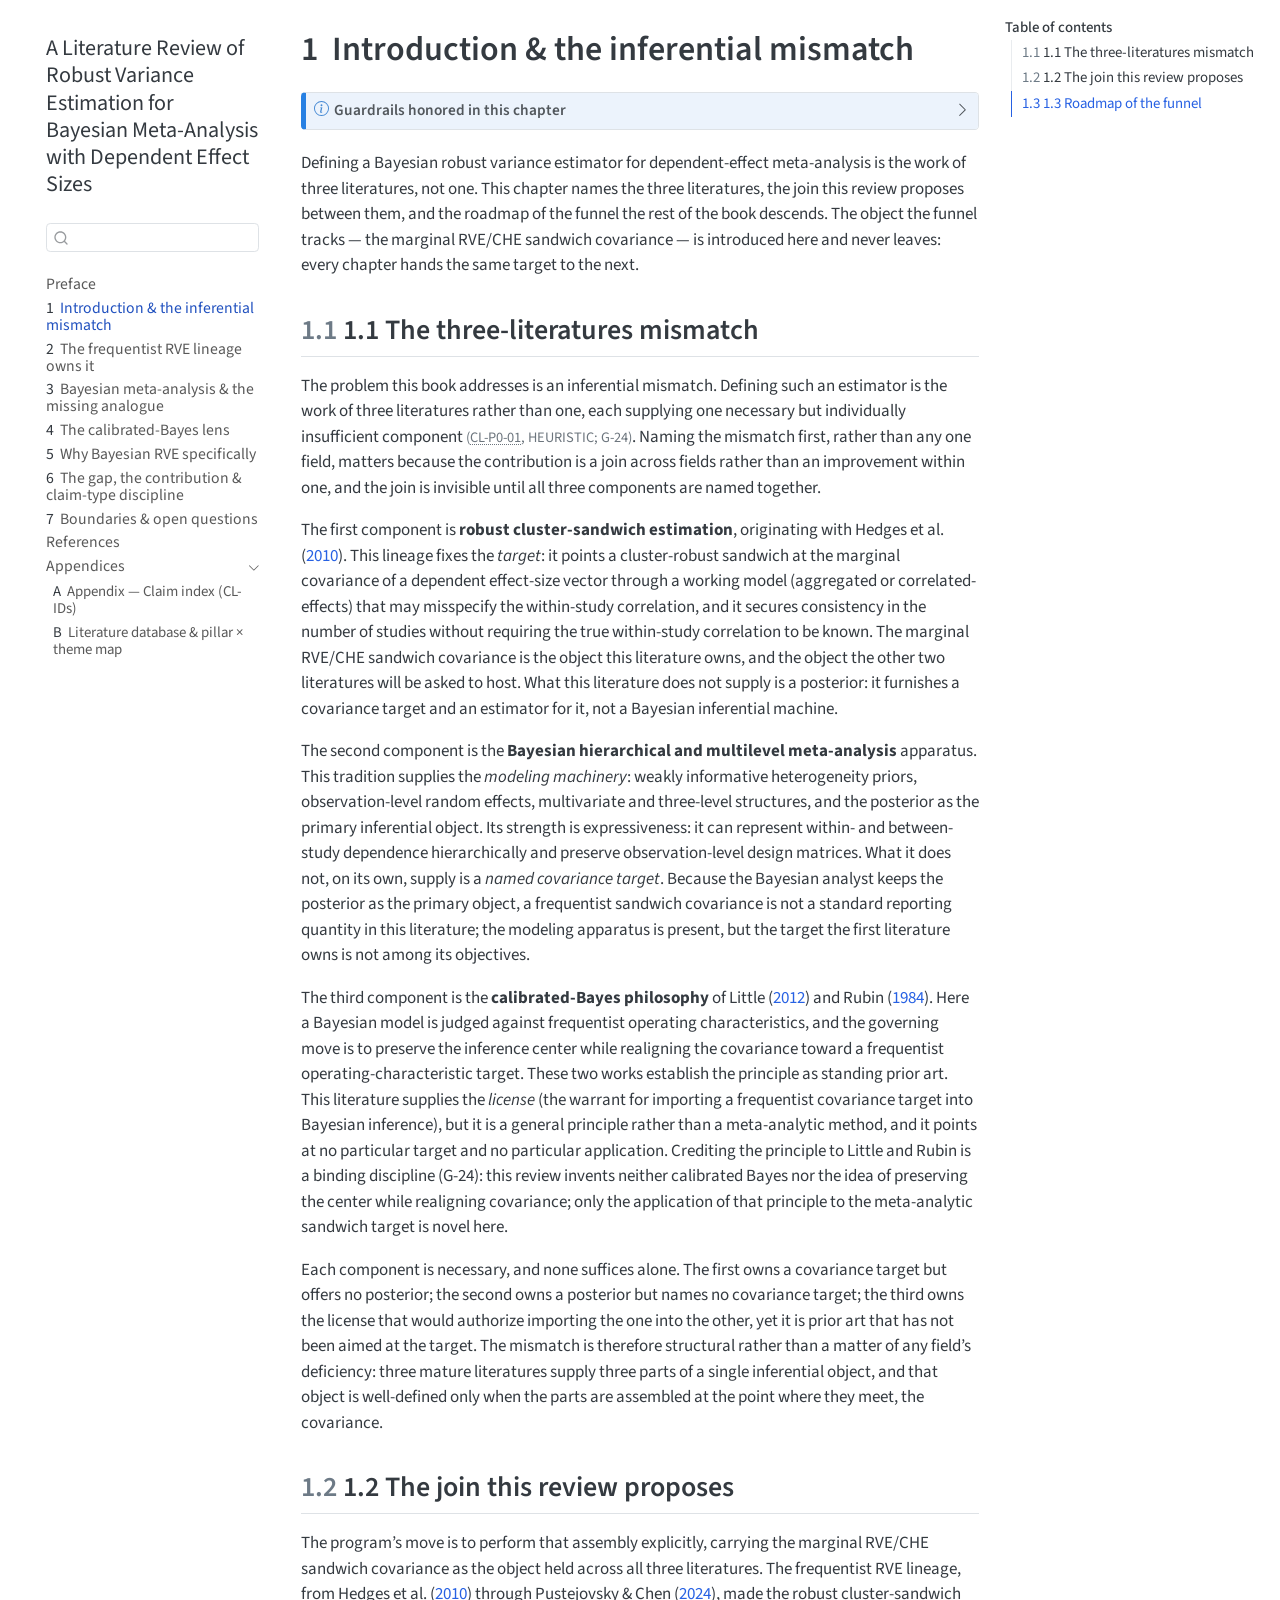
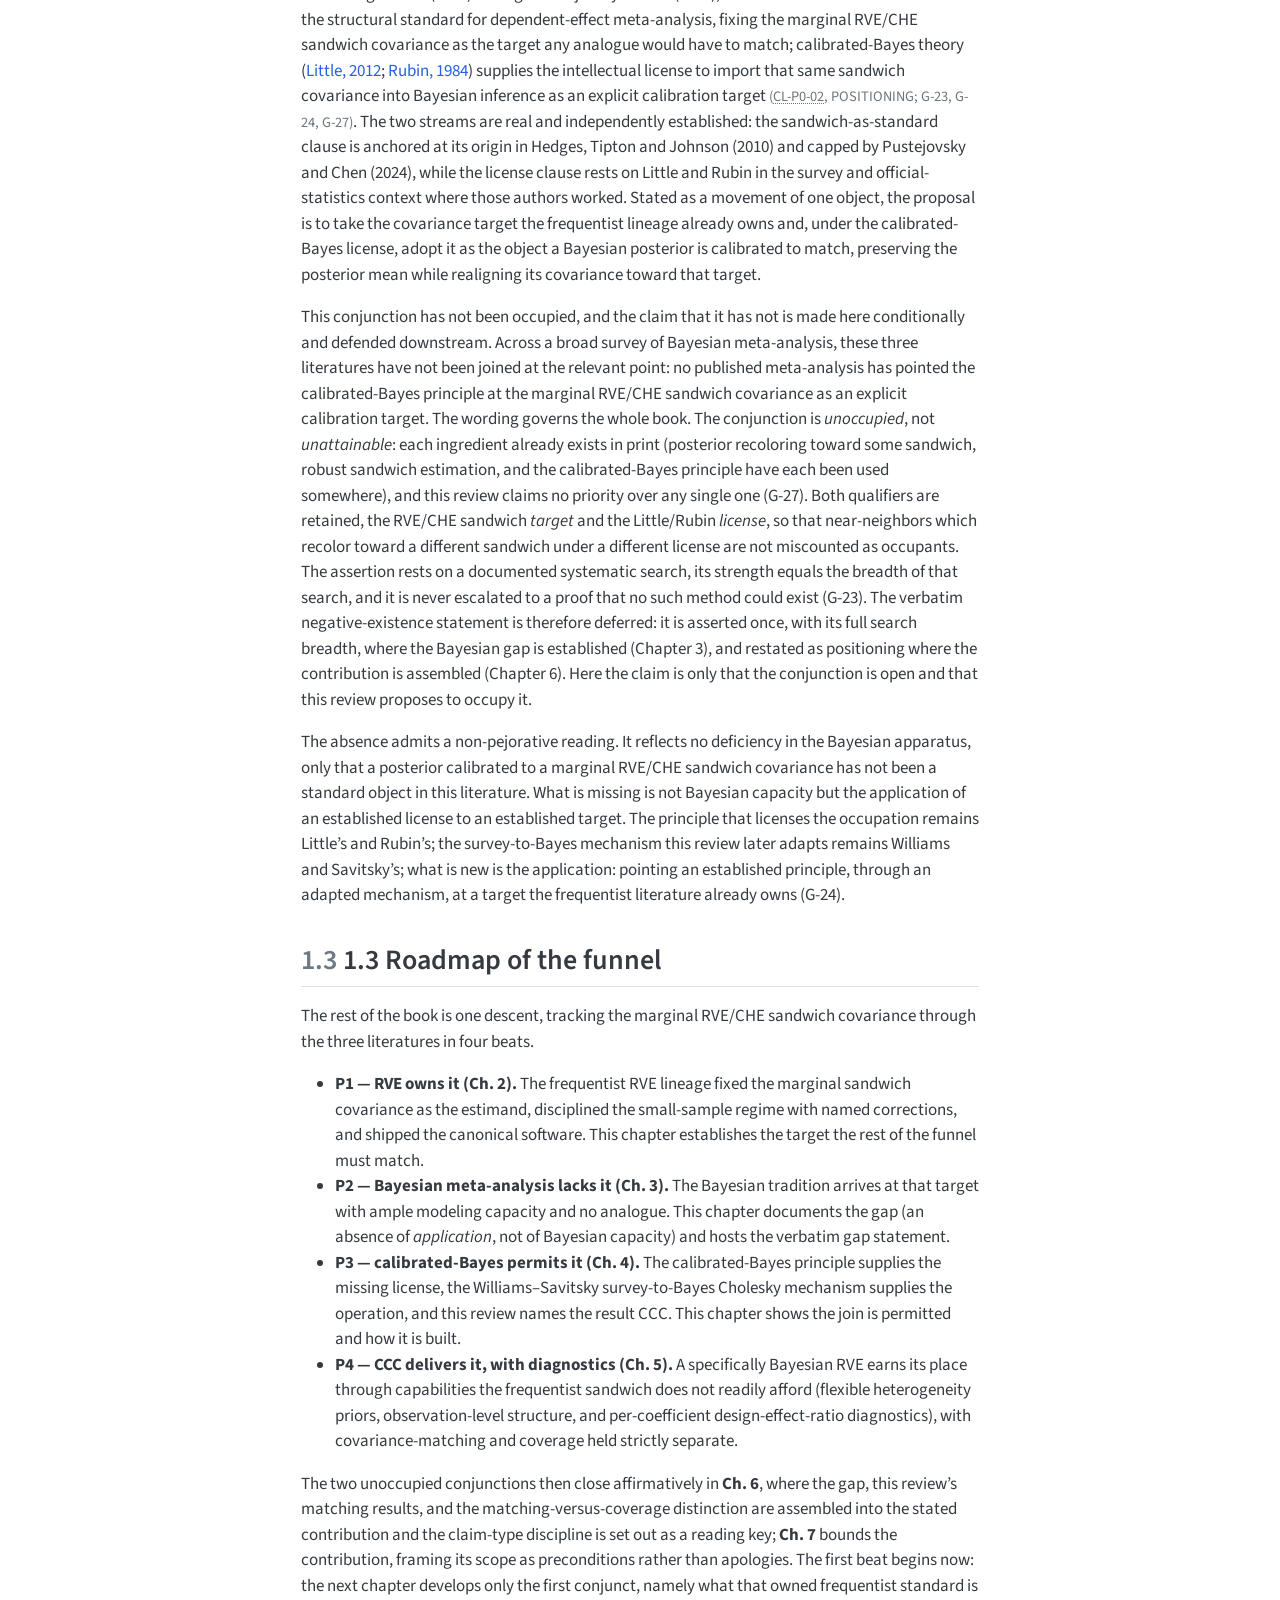
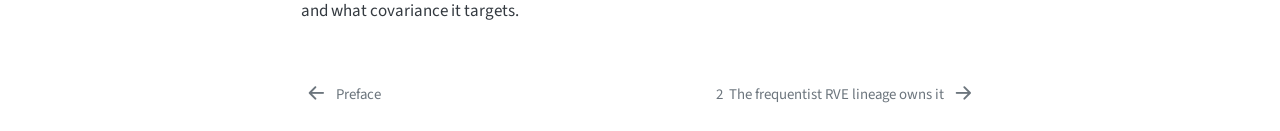
==== 01-introduction.html @ ba4665e3 "Built site for gh-pages" ====
<!DOCTYPE html>
<html xmlns="http://www.w3.org/1999/xhtml" lang="en" xml:lang="en"><head>

<meta charset="utf-8">
<meta name="generator" content="quarto-1.9.37">

<meta name="viewport" content="width=device-width, initial-scale=1.0, user-scalable=yes">


<title>1&nbsp; Introduction &amp; the inferential mismatch – A Literature Review of Robust Variance Estimation for Bayesian Meta-Analysis with Dependent Effect Sizes</title>
<style>
/* Default styles provided by pandoc.
** See https://pandoc.org/MANUAL.html#variables-for-html for config info.
*/
code{white-space: pre-wrap;}
span.smallcaps{font-variant: small-caps;}
div.columns{display: flex; gap: min(4vw, 1.5em);}
div.column{flex: auto; overflow-x: auto;}
div.hanging-indent{margin-left: 1.5em; text-indent: -1.5em;}
ul.task-list{list-style: none;}
ul.task-list li input[type="checkbox"] {
  width: 0.8em;
  margin: 0 0.8em 0.2em -1em; /* quarto-specific, see https://github.com/quarto-dev/quarto-cli/issues/4556 */ 
  vertical-align: middle;
}
/* CSS for citations */
div.csl-bib-body { }
div.csl-entry {
  clear: both;
  margin-bottom: 0em;
}
.hanging-indent div.csl-entry {
  margin-left:2em;
  text-indent:-2em;
}
div.csl-left-margin {
  min-width:2em;
  float:left;
}
div.csl-right-inline {
  margin-left:2em;
  padding-left:1em;
}
div.csl-indent {
  margin-left: 2em;
}</style>


<script src="site_libs/quarto-nav/quarto-nav.js"></script>
<script src="site_libs/quarto-nav/headroom.min.js"></script>
<script src="site_libs/clipboard/clipboard.min.js"></script>
<script src="site_libs/quarto-search/autocomplete.umd.js"></script>
<script src="site_libs/quarto-search/fuse.min.js"></script>
<script src="site_libs/quarto-search/quarto-search.js"></script>
<meta name="quarto:offset" content="./">
<link href="./02-rve-lineage.html" rel="next">
<link href="./index.html" rel="prev">
<script src="site_libs/quarto-html/quarto.js" type="module"></script>
<script src="site_libs/quarto-html/tabsets/tabsets.js" type="module"></script>
<script src="site_libs/quarto-html/popper.min.js"></script>
<script src="site_libs/quarto-html/tippy.umd.min.js"></script>
<script src="site_libs/quarto-html/anchor.min.js"></script>
<link href="site_libs/quarto-html/tippy.css" rel="stylesheet">
<link href="site_libs/quarto-html/quarto-syntax-highlighting-7f8f88aac4f3542376d5c11b86a4c14d.css" rel="stylesheet" id="quarto-text-highlighting-styles">
<script src="site_libs/bootstrap/bootstrap.min.js"></script>
<link href="site_libs/bootstrap/bootstrap-icons.css" rel="stylesheet">
<link href="site_libs/bootstrap/bootstrap-5ccb035bea26c1e21f80f44cf7c27909.min.css" rel="stylesheet" append-hash="true" id="quarto-bootstrap" data-mode="light">
<script id="quarto-search-options" type="application/json">{
  "location": "sidebar",
  "copy-button": false,
  "collapse-after": 3,
  "panel-placement": "start",
  "type": "textbox",
  "limit": 50,
  "keyboard-shortcut": [
    "f",
    "/",
    "s"
  ],
  "show-item-context": false,
  "language": {
    "search-no-results-text": "No results",
    "search-matching-documents-text": "matching documents",
    "search-copy-link-title": "Copy link to search",
    "search-hide-matches-text": "Hide additional matches",
    "search-more-match-text": "more match in this document",
    "search-more-matches-text": "more matches in this document",
    "search-clear-button-title": "Clear",
    "search-text-placeholder": "",
    "search-detached-cancel-button-title": "Cancel",
    "search-submit-button-title": "Submit",
    "search-label": "Search"
  }
}</script>


<link rel="stylesheet" href="custom.css">
</head>

<body class="nav-sidebar floating quarto-light">

<div id="quarto-search-results"></div>
  <header id="quarto-header" class="headroom fixed-top">
  <nav class="quarto-secondary-nav">
    <div class="container-fluid d-flex">
      <button type="button" class="quarto-btn-toggle btn" data-bs-toggle="collapse" role="button" data-bs-target=".quarto-sidebar-collapse-item" aria-controls="quarto-sidebar" aria-expanded="false" aria-label="Toggle sidebar navigation" onclick="if (window.quartoToggleHeadroom) { window.quartoToggleHeadroom(); }">
        <i class="bi bi-layout-text-sidebar-reverse"></i>
      </button>
        <nav class="quarto-page-breadcrumbs" aria-label="breadcrumb"><ol class="breadcrumb"><li class="breadcrumb-item"><a href="./01-introduction.html"><span class="chapter-number">1</span>&nbsp; <span class="chapter-title">Introduction &amp; the inferential mismatch</span></a></li></ol></nav>
        <a class="flex-grow-1" role="navigation" data-bs-toggle="collapse" data-bs-target=".quarto-sidebar-collapse-item" aria-controls="quarto-sidebar" aria-expanded="false" aria-label="Toggle sidebar navigation" onclick="if (window.quartoToggleHeadroom) { window.quartoToggleHeadroom(); }">      
        </a>
      <button type="button" class="btn quarto-search-button" aria-label="Search" onclick="window.quartoOpenSearch();">
        <i class="bi bi-search"></i>
      </button>
    </div>
  </nav>
</header>
<!-- content -->
<div id="quarto-content" class="quarto-container page-columns page-rows-contents page-layout-article">
<!-- sidebar -->
  <nav id="quarto-sidebar" class="sidebar collapse collapse-horizontal quarto-sidebar-collapse-item sidebar-navigation floating overflow-auto">
    <div class="pt-lg-2 mt-2 text-left sidebar-header">
    <div class="sidebar-title mb-0 py-0">
      <a href="./">A Literature Review of Robust Variance Estimation for Bayesian Meta-Analysis with Dependent Effect Sizes</a> 
    </div>
      </div>
        <div class="mt-2 flex-shrink-0 align-items-center">
        <div class="sidebar-search">
        <div id="quarto-search" class="" title="Search"></div>
        </div>
        </div>
    <div class="sidebar-menu-container"> 
    <ul class="list-unstyled mt-1">
        <li class="sidebar-item">
  <div class="sidebar-item-container"> 
  <a href="./index.html" class="sidebar-item-text sidebar-link">
 <span class="menu-text">Preface</span></a>
  </div>
</li>
        <li class="sidebar-item">
  <div class="sidebar-item-container"> 
  <a href="./01-introduction.html" class="sidebar-item-text sidebar-link active">
 <span class="menu-text"><span class="chapter-number">1</span>&nbsp; <span class="chapter-title">Introduction &amp; the inferential mismatch</span></span></a>
  </div>
</li>
        <li class="sidebar-item">
  <div class="sidebar-item-container"> 
  <a href="./02-rve-lineage.html" class="sidebar-item-text sidebar-link">
 <span class="menu-text"><span class="chapter-number">2</span>&nbsp; <span class="chapter-title">The frequentist RVE lineage owns it</span></span></a>
  </div>
</li>
        <li class="sidebar-item">
  <div class="sidebar-item-container"> 
  <a href="./03-bayesian-gap.html" class="sidebar-item-text sidebar-link">
 <span class="menu-text"><span class="chapter-number">3</span>&nbsp; <span class="chapter-title">Bayesian meta-analysis &amp; the missing analogue</span></span></a>
  </div>
</li>
        <li class="sidebar-item">
  <div class="sidebar-item-container"> 
  <a href="./04-calibrated-bayes.html" class="sidebar-item-text sidebar-link">
 <span class="menu-text"><span class="chapter-number">4</span>&nbsp; <span class="chapter-title">The calibrated-Bayes lens</span></span></a>
  </div>
</li>
        <li class="sidebar-item">
  <div class="sidebar-item-container"> 
  <a href="./05-why-bayesian-rve.html" class="sidebar-item-text sidebar-link">
 <span class="menu-text"><span class="chapter-number">5</span>&nbsp; <span class="chapter-title">Why Bayesian RVE specifically</span></span></a>
  </div>
</li>
        <li class="sidebar-item">
  <div class="sidebar-item-container"> 
  <a href="./06-gap-and-contribution.html" class="sidebar-item-text sidebar-link">
 <span class="menu-text"><span class="chapter-number">6</span>&nbsp; <span class="chapter-title">The gap, the contribution &amp; claim-type discipline</span></span></a>
  </div>
</li>
        <li class="sidebar-item">
  <div class="sidebar-item-container"> 
  <a href="./07-boundaries.html" class="sidebar-item-text sidebar-link">
 <span class="menu-text"><span class="chapter-number">7</span>&nbsp; <span class="chapter-title">Boundaries &amp; open questions</span></span></a>
  </div>
</li>
        <li class="sidebar-item">
  <div class="sidebar-item-container"> 
  <a href="./references.html" class="sidebar-item-text sidebar-link">
 <span class="menu-text">References</span></a>
  </div>
</li>
        <li class="sidebar-item sidebar-item-section">
      <div class="sidebar-item-container"> 
            <a class="sidebar-item-text sidebar-link text-start" data-bs-toggle="collapse" data-bs-target="#quarto-sidebar-section-1" role="navigation" aria-expanded="true">
 <span class="menu-text">Appendices</span></a>
          <a class="sidebar-item-toggle text-start" data-bs-toggle="collapse" data-bs-target="#quarto-sidebar-section-1" role="navigation" aria-expanded="true" aria-label="Toggle section">
            <i class="bi bi-chevron-right ms-2"></i>
          </a> 
      </div>
      <ul id="quarto-sidebar-section-1" class="collapse list-unstyled sidebar-section depth1 show">  
          <li class="sidebar-item">
  <div class="sidebar-item-container"> 
  <a href="./98-appendix-claim-index.html" class="sidebar-item-text sidebar-link">
 <span class="menu-text"><span class="chapter-number">A</span>&nbsp; <span class="chapter-title">Appendix — Claim index (CL-IDs)</span></span></a>
  </div>
</li>
          <li class="sidebar-item">
  <div class="sidebar-item-container"> 
  <a href="./99-appendix-database.html" class="sidebar-item-text sidebar-link">
 <span class="menu-text"><span class="chapter-number">B</span>&nbsp; <span class="chapter-title">Literature database &amp; pillar × theme map</span></span></a>
  </div>
</li>
      </ul>
  </li>
    </ul>
    </div>
</nav>
<div id="quarto-sidebar-glass" class="quarto-sidebar-collapse-item" data-bs-toggle="collapse" data-bs-target=".quarto-sidebar-collapse-item"></div>
<!-- margin-sidebar -->
    <div id="quarto-margin-sidebar" class="sidebar margin-sidebar">
        <nav id="TOC" role="doc-toc" class="toc-active">
    <h2 id="toc-title">Table of contents</h2>
   
  <ul>
  <li><a href="#sec-three-literatures" id="toc-sec-three-literatures" class="nav-link active" data-scroll-target="#sec-three-literatures"><span class="header-section-number">1.1</span> 1.1 The three-literatures mismatch</a></li>
  <li><a href="#sec-the-join" id="toc-sec-the-join" class="nav-link" data-scroll-target="#sec-the-join"><span class="header-section-number">1.2</span> 1.2 The join this review proposes</a></li>
  <li><a href="#sec-roadmap" id="toc-sec-roadmap" class="nav-link" data-scroll-target="#sec-roadmap"><span class="header-section-number">1.3</span> 1.3 Roadmap of the funnel</a></li>
  </ul>
</nav>
    </div>
<!-- main -->
<main class="content" id="quarto-document-content">

<header id="title-block-header" class="quarto-title-block default">
<div class="quarto-title">
<h1 class="title"><span id="sec-introduction" class="quarto-section-identifier"><span class="chapter-number">1</span>&nbsp; <span class="chapter-title">Introduction &amp; the inferential mismatch</span></span></h1>
</div>



<div class="quarto-title-meta">

    
  
    
  </div>
  


</header>


<div class="callout callout-style-default callout-note callout-titled">
<div class="callout-header d-flex align-content-center collapsed" data-bs-toggle="collapse" data-bs-target=".callout-1-contents" aria-controls="callout-1" aria-expanded="false" aria-label="Toggle callout">
<div class="callout-icon-container">
<i class="callout-icon"></i>
</div>
<div class="callout-title-container flex-fill">
<span class="screen-reader-only">Note</span>Guardrails honored in this chapter
</div>
<div class="callout-btn-toggle d-inline-block border-0 py-1 ps-1 pe-0 float-end"><i class="callout-toggle"></i></div>
</div>
<div id="callout-1" class="callout-1-contents callout-collapse collapse">
<div class="callout-body-container callout-body">
<ul>
<li><strong>G-24</strong> — The calibrated-Bayes principle (judge a Bayesian model against frequentist operating characteristics; preserve the inference center while realigning covariance) is established prior art in Little (2012) and Rubin (1984); only its application to the meta-analytic RVE/CHE sandwich target is this review’s contribution.</li>
<li><strong>G-23</strong> — The “never joined” claim is a <em>documented systematic absence</em>, phrased conditionally as an unoccupied conjunction; it is defended downstream, not proved here.</li>
<li><strong>G-27</strong> — “Never joined” means the <em>conjunction</em> of an RVE/CHE-sandwich target and a Little/Rubin license is unoccupied; it is never a priority claim over any single ingredient (posterior recoloring, sandwich estimation, or the calibrated-Bayes principle), each of which exists in print.</li>
</ul>
</div>
</div>
</div>
<p>Defining a Bayesian robust variance estimator for dependent-effect meta-analysis is the work of three literatures, not one. This chapter names the three literatures, the join this review proposes between them, and the roadmap of the funnel the rest of the book descends. The object the funnel tracks — the marginal RVE/CHE sandwich covariance — is introduced here and never leaves: every chapter hands the same target to the next.</p>
<section id="sec-three-literatures" class="level2" data-number="1.1">
<h2 data-number="1.1" class="anchored" data-anchor-id="sec-three-literatures"><span class="header-section-number">1.1</span> 1.1 The three-literatures mismatch</h2>
<p>The problem this book addresses is an inferential mismatch. Defining such an estimator is the work of three literatures rather than one, each supplying one necessary but individually insufficient component <span class="claim-tag">(<a href="./98-appendix-claim-index.html#cl-p0-01">CL-P0-01</a>, HEURISTIC; G-24)</span>. Naming the mismatch first, rather than any one field, matters because the contribution is a join across fields rather than an improvement within one, and the join is invisible until all three components are named together.</p>
<p>The first component is <strong>robust cluster-sandwich estimation</strong>, originating with <span class="citation" data-cites="hedges2010">Hedges et al. (<a href="references.html#ref-hedges2010" role="doc-biblioref">2010</a>)</span>. This lineage fixes the <em>target</em>: it points a cluster-robust sandwich at the marginal covariance of a dependent effect-size vector through a working model (aggregated or correlated-effects) that may misspecify the within-study correlation, and it secures consistency in the number of studies without requiring the true within-study correlation to be known. The marginal RVE/CHE sandwich covariance is the object this literature owns, and the object the other two literatures will be asked to host. What this literature does not supply is a posterior: it furnishes a covariance target and an estimator for it, not a Bayesian inferential machine.</p>
<p>The second component is the <strong>Bayesian hierarchical and multilevel meta-analysis</strong> apparatus. This tradition supplies the <em>modeling machinery</em>: weakly informative heterogeneity priors, observation-level random effects, multivariate and three-level structures, and the posterior as the primary inferential object. Its strength is expressiveness: it can represent within- and between-study dependence hierarchically and preserve observation-level design matrices. What it does not, on its own, supply is a <em>named covariance target</em>. Because the Bayesian analyst keeps the posterior as the primary object, a frequentist sandwich covariance is not a standard reporting quantity in this literature; the modeling apparatus is present, but the target the first literature owns is not among its objectives.</p>
<p>The third component is the <strong>calibrated-Bayes philosophy</strong> of <span class="citation" data-cites="little2012">Little (<a href="references.html#ref-little2012" role="doc-biblioref">2012</a>)</span> and <span class="citation" data-cites="rubin1984">Rubin (<a href="references.html#ref-rubin1984" role="doc-biblioref">1984</a>)</span>. Here a Bayesian model is judged against frequentist operating characteristics, and the governing move is to preserve the inference center while realigning the covariance toward a frequentist operating-characteristic target. These two works establish the principle as standing prior art. This literature supplies the <em>license</em> (the warrant for importing a frequentist covariance target into Bayesian inference), but it is a general principle rather than a meta-analytic method, and it points at no particular target and no particular application. Crediting the principle to Little and Rubin is a binding discipline (G-24): this review invents neither calibrated Bayes nor the idea of preserving the center while realigning covariance; only the application of that principle to the meta-analytic sandwich target is novel here.</p>
<p>Each component is necessary, and none suffices alone. The first owns a covariance target but offers no posterior; the second owns a posterior but names no covariance target; the third owns the license that would authorize importing the one into the other, yet it is prior art that has not been aimed at the target. The mismatch is therefore structural rather than a matter of any field’s deficiency: three mature literatures supply three parts of a single inferential object, and that object is well-defined only when the parts are assembled at the point where they meet, the covariance.</p>
</section>
<section id="sec-the-join" class="level2" data-number="1.2">
<h2 data-number="1.2" class="anchored" data-anchor-id="sec-the-join"><span class="header-section-number">1.2</span> 1.2 The join this review proposes</h2>
<p>The program’s move is to perform that assembly explicitly, carrying the marginal RVE/CHE sandwich covariance as the object held across all three literatures. The frequentist RVE lineage, from <span class="citation" data-cites="hedges2010">Hedges et al. (<a href="references.html#ref-hedges2010" role="doc-biblioref">2010</a>)</span> through <span class="citation" data-cites="pustejovsky2024">Pustejovsky &amp; Chen (<a href="references.html#ref-pustejovsky2024" role="doc-biblioref">2024</a>)</span>, made the robust cluster-sandwich the structural standard for dependent-effect meta-analysis, fixing the marginal RVE/CHE sandwich covariance as the target any analogue would have to match; calibrated-Bayes theory <span class="citation" data-cites="little2012 rubin1984">(<a href="references.html#ref-little2012" role="doc-biblioref">Little, 2012</a>; <a href="references.html#ref-rubin1984" role="doc-biblioref">Rubin, 1984</a>)</span> supplies the intellectual license to import that same sandwich covariance into Bayesian inference as an explicit calibration target <span class="claim-tag">(<a href="./98-appendix-claim-index.html#cl-p0-02">CL-P0-02</a>, POSITIONING; G-23, G-24, G-27)</span>. The two streams are real and independently established: the sandwich-as-standard clause is anchored at its origin in Hedges, Tipton and Johnson (2010) and capped by Pustejovsky and Chen (2024), while the license clause rests on Little and Rubin in the survey and official-statistics context where those authors worked. Stated as a movement of one object, the proposal is to take the covariance target the frequentist lineage already owns and, under the calibrated-Bayes license, adopt it as the object a Bayesian posterior is calibrated to match, preserving the posterior mean while realigning its covariance toward that target.</p>
<p>This conjunction has not been occupied, and the claim that it has not is made here conditionally and defended downstream. Across a broad survey of Bayesian meta-analysis, these three literatures have not been joined at the relevant point: no published meta-analysis has pointed the calibrated-Bayes principle at the marginal RVE/CHE sandwich covariance as an explicit calibration target. The wording governs the whole book. The conjunction is <em>unoccupied</em>, not <em>unattainable</em>: each ingredient already exists in print (posterior recoloring toward some sandwich, robust sandwich estimation, and the calibrated-Bayes principle have each been used somewhere), and this review claims no priority over any single one (G-27). Both qualifiers are retained, the RVE/CHE sandwich <em>target</em> and the Little/Rubin <em>license</em>, so that near-neighbors which recolor toward a different sandwich under a different license are not miscounted as occupants. The assertion rests on a documented systematic search, its strength equals the breadth of that search, and it is never escalated to a proof that no such method could exist (G-23). The verbatim negative-existence statement is therefore deferred: it is asserted once, with its full search breadth, where the Bayesian gap is established (Chapter 3), and restated as positioning where the contribution is assembled (Chapter 6). Here the claim is only that the conjunction is open and that this review proposes to occupy it.</p>
<p>The absence admits a non-pejorative reading. It reflects no deficiency in the Bayesian apparatus, only that a posterior calibrated to a marginal RVE/CHE sandwich covariance has not been a standard object in this literature. What is missing is not Bayesian capacity but the application of an established license to an established target. The principle that licenses the occupation remains Little’s and Rubin’s; the survey-to-Bayes mechanism this review later adapts remains Williams and Savitsky’s; what is new is the application: pointing an established principle, through an adapted mechanism, at a target the frequentist literature already owns (G-24).</p>
</section>
<section id="sec-roadmap" class="level2" data-number="1.3">
<h2 data-number="1.3" class="anchored" data-anchor-id="sec-roadmap"><span class="header-section-number">1.3</span> 1.3 Roadmap of the funnel</h2>
<p>The rest of the book is one descent, tracking the marginal RVE/CHE sandwich covariance through the three literatures in four beats.</p>
<ul>
<li><strong>P1 — RVE owns it (Ch. 2).</strong> The frequentist RVE lineage fixed the marginal sandwich covariance as the estimand, disciplined the small-sample regime with named corrections, and shipped the canonical software. This chapter establishes the target the rest of the funnel must match.</li>
<li><strong>P2 — Bayesian meta-analysis lacks it (Ch. 3).</strong> The Bayesian tradition arrives at that target with ample modeling capacity and no analogue. This chapter documents the gap (an absence of <em>application</em>, not of Bayesian capacity) and hosts the verbatim gap statement.</li>
<li><strong>P3 — calibrated-Bayes permits it (Ch. 4).</strong> The calibrated-Bayes principle supplies the missing license, the Williams–Savitsky survey-to-Bayes Cholesky mechanism supplies the operation, and this review names the result CCC. This chapter shows the join is permitted and how it is built.</li>
<li><strong>P4 — CCC delivers it, with diagnostics (Ch. 5).</strong> A specifically Bayesian RVE earns its place through capabilities the frequentist sandwich does not readily afford (flexible heterogeneity priors, observation-level structure, and per-coefficient design-effect-ratio diagnostics), with covariance-matching and coverage held strictly separate.</li>
</ul>
<p>The two unoccupied conjunctions then close affirmatively in <strong>Ch. 6</strong>, where the gap, this review’s matching results, and the matching-versus-coverage distinction are assembled into the stated contribution and the claim-type discipline is set out as a reading key; <strong>Ch. 7</strong> bounds the contribution, framing its scope as preconditions rather than apologies. The first beat begins now: the next chapter develops only the first conjunct, namely what that owned frequentist standard is and what covariance it targets.</p>


<div id="refs" class="references csl-bib-body hanging-indent" data-entry-spacing="0" data-line-spacing="2" role="list" style="display: none">
<div id="ref-hedges2010" class="csl-entry" role="listitem">
Hedges, L. V., Tipton, E., &amp; Johnson, M. C. (2010). Robust variance estimation in meta-regression with dependent effect size estimates. <em>Research Synthesis Methods</em>. <a href="https://doi.org/10.1002/jrsm.5">https://doi.org/10.1002/jrsm.5</a>
</div>
<div id="ref-little2012" class="csl-entry" role="listitem">
Little, R. J. (2012). Calibrated bayes, an alternative inferential paradigm for official statistics. <em>Journal of Official Statistics</em>.
</div>
<div id="ref-pustejovsky2024" class="csl-entry" role="listitem">
Pustejovsky, J. E., &amp; Chen, M. (2024). Equivalencies between ad hoc strategies and multivariate models for meta-analysis of dependent effect sizes. <em>Journal of Educational and Behavioral Statistics</em>. <a href="https://doi.org/10.3102/10769986241232524">https://doi.org/10.3102/10769986241232524</a>
</div>
<div id="ref-rubin1984" class="csl-entry" role="listitem">
Rubin, D. B. (1984). Bayesianly justifiable and relevant frequency calculations for the applied statistician. <em>The Annals of Statistics</em>. <a href="https://doi.org/10.1214/aos/1176346785">https://doi.org/10.1214/aos/1176346785</a>
</div>
</div>
</section>

</main> <!-- /main -->
<script id="quarto-html-after-body" type="application/javascript">
  window.document.addEventListener("DOMContentLoaded", function (event) {
    const icon = "";
    const anchorJS = new window.AnchorJS();
    anchorJS.options = {
      placement: 'right',
      icon: icon
    };
    anchorJS.add('.anchored');
    const isCodeAnnotation = (el) => {
      for (const clz of el.classList) {
        if (clz.startsWith('code-annotation-')) {                     
          return true;
        }
      }
      return false;
    }
    const onCopySuccess = function(e) {
      // button target
      const button = e.trigger;
      // don't keep focus
      button.blur();
      // flash "checked"
      button.classList.add('code-copy-button-checked');
      var currentTitle = button.getAttribute("title");
      button.setAttribute("title", "Copied!");
      let tooltip;
      if (window.bootstrap) {
        button.setAttribute("data-bs-toggle", "tooltip");
        button.setAttribute("data-bs-placement", "left");
        button.setAttribute("data-bs-title", "Copied!");
        tooltip = new bootstrap.Tooltip(button, 
          { trigger: "manual", 
            customClass: "code-copy-button-tooltip",
            offset: [0, -8]});
        tooltip.show();    
      }
      setTimeout(function() {
        if (tooltip) {
          tooltip.hide();
          button.removeAttribute("data-bs-title");
          button.removeAttribute("data-bs-toggle");
          button.removeAttribute("data-bs-placement");
        }
        button.setAttribute("title", currentTitle);
        button.classList.remove('code-copy-button-checked');
      }, 1000);
      // clear code selection
      e.clearSelection();
    }
    const getTextToCopy = function(trigger) {
      const outerScaffold = trigger.parentElement.cloneNode(true);
      const codeEl = outerScaffold.querySelector('code');
      for (const childEl of codeEl.children) {
        if (isCodeAnnotation(childEl)) {
          childEl.remove();
        }
      }
      return codeEl.innerText;
    }
    const clipboard = new window.ClipboardJS('.code-copy-button:not([data-in-quarto-modal])', {
      text: getTextToCopy
    });
    clipboard.on('success', onCopySuccess);
    if (window.document.getElementById('quarto-embedded-source-code-modal')) {
      const clipboardModal = new window.ClipboardJS('.code-copy-button[data-in-quarto-modal]', {
        text: getTextToCopy,
        container: window.document.getElementById('quarto-embedded-source-code-modal')
      });
      clipboardModal.on('success', onCopySuccess);
    }
      var localhostRegex = new RegExp(/^(?:http|https):\/\/localhost\:?[0-9]*\//);
      var mailtoRegex = new RegExp(/^mailto:/);
        var filterRegex = new RegExp('/' + window.location.host + '/');
      var isInternal = (href) => {
          return filterRegex.test(href) || localhostRegex.test(href) || mailtoRegex.test(href);
      }
      // Inspect non-navigation links and adorn them if external
     var links = window.document.querySelectorAll('a[href]:not(.nav-link):not(.navbar-brand):not(.toc-action):not(.sidebar-link):not(.sidebar-item-toggle):not(.pagination-link):not(.no-external):not([aria-hidden]):not(.dropdown-item):not(.quarto-navigation-tool):not(.about-link)');
      for (var i=0; i<links.length; i++) {
        const link = links[i];
        if (!isInternal(link.href)) {
          // undo the damage that might have been done by quarto-nav.js in the case of
          // links that we want to consider external
          if (link.dataset.originalHref !== undefined) {
            link.href = link.dataset.originalHref;
          }
        }
      }
    function tippyHover(el, contentFn, onTriggerFn, onUntriggerFn) {
      const config = {
        allowHTML: true,
        maxWidth: 500,
        delay: 100,
        arrow: false,
        appendTo: function(el) {
            return el.parentElement;
        },
        interactive: true,
        interactiveBorder: 10,
        theme: 'quarto',
        placement: 'bottom-start',
      };
      if (contentFn) {
        config.content = contentFn;
      }
      if (onTriggerFn) {
        config.onTrigger = onTriggerFn;
      }
      if (onUntriggerFn) {
        config.onUntrigger = onUntriggerFn;
      }
      window.tippy(el, config); 
    }
    const noterefs = window.document.querySelectorAll('a[role="doc-noteref"]');
    for (var i=0; i<noterefs.length; i++) {
      const ref = noterefs[i];
      tippyHover(ref, function() {
        // use id or data attribute instead here
        let href = ref.getAttribute('data-footnote-href') || ref.getAttribute('href');
        try { href = new URL(href).hash; } catch {}
        const id = href.replace(/^#\/?/, "");
        const note = window.document.getElementById(id);
        if (note) {
          return note.innerHTML;
        } else {
          return "";
        }
      });
    }
    const xrefs = window.document.querySelectorAll('a.quarto-xref');
    const processXRef = (id, note) => {
      // Strip column container classes
      const stripColumnClz = (el) => {
        el.classList.remove("page-full", "page-columns");
        if (el.children) {
          for (const child of el.children) {
            stripColumnClz(child);
          }
        }
      }
      stripColumnClz(note)
      if (id === null || id.startsWith('sec-')) {
        // Special case sections, only their first couple elements
        const container = document.createElement("div");
        if (note.children && note.children.length > 2) {
          container.appendChild(note.children[0].cloneNode(true));
          for (let i = 1; i < note.children.length; i++) {
            const child = note.children[i];
            if (child.tagName === "P" && child.innerText === "") {
              continue;
            } else {
              container.appendChild(child.cloneNode(true));
              break;
            }
          }
          if (window.Quarto?.typesetMath) {
            window.Quarto.typesetMath(container);
          }
          return container.innerHTML
        } else {
          if (window.Quarto?.typesetMath) {
            window.Quarto.typesetMath(note);
          }
          return note.innerHTML;
        }
      } else {
        // Remove any anchor links if they are present
        const anchorLink = note.querySelector('a.anchorjs-link');
        if (anchorLink) {
          anchorLink.remove();
        }
        if (window.Quarto?.typesetMath) {
          window.Quarto.typesetMath(note);
        }
        if (note.classList.contains("callout")) {
          return note.outerHTML;
        } else {
          return note.innerHTML;
        }
      }
    }
    for (var i=0; i<xrefs.length; i++) {
      const xref = xrefs[i];
      tippyHover(xref, undefined, function(instance) {
        instance.disable();
        let url = xref.getAttribute('href');
        let hash = undefined; 
        if (url.startsWith('#')) {
          hash = url;
        } else {
          try { hash = new URL(url).hash; } catch {}
        }
        if (hash) {
          const id = hash.replace(/^#\/?/, "");
          const note = window.document.getElementById(id);
          if (note !== null) {
            try {
              const html = processXRef(id, note.cloneNode(true));
              instance.setContent(html);
            } finally {
              instance.enable();
              instance.show();
            }
          } else {
            // See if we can fetch this
            fetch(url.split('#')[0])
            .then(res => res.text())
            .then(html => {
              const parser = new DOMParser();
              const htmlDoc = parser.parseFromString(html, "text/html");
              const note = htmlDoc.getElementById(id);
              if (note !== null) {
                const html = processXRef(id, note);
                instance.setContent(html);
              } 
            }).finally(() => {
              instance.enable();
              instance.show();
            });
          }
        } else {
          // See if we can fetch a full url (with no hash to target)
          // This is a special case and we should probably do some content thinning / targeting
          fetch(url)
          .then(res => res.text())
          .then(html => {
            const parser = new DOMParser();
            const htmlDoc = parser.parseFromString(html, "text/html");
            const note = htmlDoc.querySelector('main.content');
            if (note !== null) {
              // This should only happen for chapter cross references
              // (since there is no id in the URL)
              // remove the first header
              if (note.children.length > 0 && note.children[0].tagName === "HEADER") {
                note.children[0].remove();
              }
              const html = processXRef(null, note);
              instance.setContent(html);
            } 
          }).finally(() => {
            instance.enable();
            instance.show();
          });
        }
      }, function(instance) {
      });
    }
        let selectedAnnoteEl;
        const selectorForAnnotation = ( cell, annotation) => {
          let cellAttr = 'data-code-cell="' + cell + '"';
          let lineAttr = 'data-code-annotation="' +  annotation + '"';
          const selector = 'span[' + cellAttr + '][' + lineAttr + ']';
          return selector;
        }
        const selectCodeLines = (annoteEl) => {
          const doc = window.document;
          const targetCell = annoteEl.getAttribute("data-target-cell");
          const targetAnnotation = annoteEl.getAttribute("data-target-annotation");
          const annoteSpan = window.document.querySelector(selectorForAnnotation(targetCell, targetAnnotation));
          const lines = annoteSpan.getAttribute("data-code-lines").split(",");
          const lineIds = lines.map((line) => {
            return targetCell + "-" + line;
          })
          let top = null;
          let height = null;
          let parent = null;
          if (lineIds.length > 0) {
              //compute the position of the single el (top and bottom and make a div)
              const el = window.document.getElementById(lineIds[0]);
              top = el.offsetTop;
              height = el.offsetHeight;
              parent = el.parentElement.parentElement;
            if (lineIds.length > 1) {
              const lastEl = window.document.getElementById(lineIds[lineIds.length - 1]);
              const bottom = lastEl.offsetTop + lastEl.offsetHeight;
              height = bottom - top;
            }
            if (top !== null && height !== null && parent !== null) {
              // cook up a div (if necessary) and position it 
              let div = window.document.getElementById("code-annotation-line-highlight");
              if (div === null) {
                div = window.document.createElement("div");
                div.setAttribute("id", "code-annotation-line-highlight");
                div.style.position = 'absolute';
                parent.appendChild(div);
              }
              div.style.top = top - 2 + "px";
              div.style.height = height + 4 + "px";
              div.style.left = 0;
              let gutterDiv = window.document.getElementById("code-annotation-line-highlight-gutter");
              if (gutterDiv === null) {
                gutterDiv = window.document.createElement("div");
                gutterDiv.setAttribute("id", "code-annotation-line-highlight-gutter");
                gutterDiv.style.position = 'absolute';
                const codeCell = window.document.getElementById(targetCell);
                const gutter = codeCell.querySelector('.code-annotation-gutter');
                gutter.appendChild(gutterDiv);
              }
              gutterDiv.style.top = top - 2 + "px";
              gutterDiv.style.height = height + 4 + "px";
            }
            selectedAnnoteEl = annoteEl;
          }
        };
        const unselectCodeLines = () => {
          const elementsIds = ["code-annotation-line-highlight", "code-annotation-line-highlight-gutter"];
          elementsIds.forEach((elId) => {
            const div = window.document.getElementById(elId);
            if (div) {
              div.remove();
            }
          });
          selectedAnnoteEl = undefined;
        };
          // Handle positioning of the toggle
      window.addEventListener(
        "resize",
        throttle(() => {
          elRect = undefined;
          if (selectedAnnoteEl) {
            selectCodeLines(selectedAnnoteEl);
          }
        }, 10)
      );
      function throttle(fn, ms) {
      let throttle = false;
      let timer;
        return (...args) => {
          if(!throttle) { // first call gets through
              fn.apply(this, args);
              throttle = true;
          } else { // all the others get throttled
              if(timer) clearTimeout(timer); // cancel #2
              timer = setTimeout(() => {
                fn.apply(this, args);
                timer = throttle = false;
              }, ms);
          }
        };
      }
        // Attach click handler to the DT
        const annoteDls = window.document.querySelectorAll('dt[data-target-cell]');
        for (const annoteDlNode of annoteDls) {
          annoteDlNode.addEventListener('click', (event) => {
            const clickedEl = event.target;
            if (clickedEl !== selectedAnnoteEl) {
              unselectCodeLines();
              const activeEl = window.document.querySelector('dt[data-target-cell].code-annotation-active');
              if (activeEl) {
                activeEl.classList.remove('code-annotation-active');
              }
              selectCodeLines(clickedEl);
              clickedEl.classList.add('code-annotation-active');
            } else {
              // Unselect the line
              unselectCodeLines();
              clickedEl.classList.remove('code-annotation-active');
            }
          });
        }
    const findCites = (el) => {
      const parentEl = el.parentElement;
      if (parentEl) {
        const cites = parentEl.dataset.cites;
        if (cites) {
          return {
            el,
            cites: cites.split(' ')
          };
        } else {
          return findCites(el.parentElement)
        }
      } else {
        return undefined;
      }
    };
    var bibliorefs = window.document.querySelectorAll('a[role="doc-biblioref"]');
    for (var i=0; i<bibliorefs.length; i++) {
      const ref = bibliorefs[i];
      const citeInfo = findCites(ref);
      if (citeInfo) {
        tippyHover(citeInfo.el, function() {
          var popup = window.document.createElement('div');
          citeInfo.cites.forEach(function(cite) {
            var citeDiv = window.document.createElement('div');
            citeDiv.classList.add('hanging-indent');
            citeDiv.classList.add('csl-entry');
            var biblioDiv = window.document.getElementById('ref-' + cite);
            if (biblioDiv) {
              citeDiv.innerHTML = biblioDiv.innerHTML;
            }
            popup.appendChild(citeDiv);
          });
          return popup.innerHTML;
        });
      }
    }
  });
  </script>
<nav class="page-navigation">
  <div class="nav-page nav-page-previous">
      <a href="./index.html" class="pagination-link" aria-label="Preface">
        <i class="bi bi-arrow-left-short"></i> <span class="nav-page-text">Preface</span>
      </a>          
  </div>
  <div class="nav-page nav-page-next">
      <a href="./02-rve-lineage.html" class="pagination-link" aria-label="The frequentist RVE lineage owns it">
        <span class="nav-page-text"><span class="chapter-number">2</span>&nbsp; <span class="chapter-title">The frequentist RVE lineage owns it</span></span> <i class="bi bi-arrow-right-short"></i>
      </a>
  </div>
</nav>
</div> <!-- /content -->




</body></html>
---- site_libs/quarto-html/tippy.css ----
.tippy-box[data-animation=fade][data-state=hidden]{opacity:0}[data-tippy-root]{max-width:calc(100vw - 10px)}.tippy-box{position:relative;background-color:#333;color:#fff;border-radius:4px;font-size:14px;line-height:1.4;white-space:normal;outline:0;transition-property:transform,visibility,opacity}.tippy-box[data-placement^=top]>.tippy-arrow{bottom:0}.tippy-box[data-placement^=top]>.tippy-arrow:before{bottom:-7px;left:0;border-width:8px 8px 0;border-top-color:initial;transform-origin:center top}.tippy-box[data-placement^=bottom]>.tippy-arrow{top:0}.tippy-box[data-placement^=bottom]>.tippy-arrow:before{top:-7px;left:0;border-width:0 8px 8px;border-bottom-color:initial;transform-origin:center bottom}.tippy-box[data-placement^=left]>.tippy-arrow{right:0}.tippy-box[data-placement^=left]>.tippy-arrow:before{border-width:8px 0 8px 8px;border-left-color:initial;right:-7px;transform-origin:center left}.tippy-box[data-placement^=right]>.tippy-arrow{left:0}.tippy-box[data-placement^=right]>.tippy-arrow:before{left:-7px;border-width:8px 8px 8px 0;border-right-color:initial;transform-origin:center right}.tippy-box[data-inertia][data-state=visible]{transition-timing-function:cubic-bezier(.54,1.5,.38,1.11)}.tippy-arrow{width:16px;height:16px;color:#333}.tippy-arrow:before{content:"";position:absolute;border-color:transparent;border-style:solid}.tippy-content{position:relative;padding:5px 9px;z-index:1}
---- site_libs/quarto-html/quarto-syntax-highlighting-7f8f88aac4f3542376d5c11b86a4c14d.css ----
/* quarto syntax highlight colors */
:root {
  --quarto-hl-ot-color: #003B4F;
  --quarto-hl-at-color: #657422;
  --quarto-hl-ss-color: #20794D;
  --quarto-hl-an-color: #5E5E5E;
  --quarto-hl-fu-color: #4758AB;
  --quarto-hl-st-color: #20794D;
  --quarto-hl-cf-color: #003B4F;
  --quarto-hl-op-color: #5E5E5E;
  --quarto-hl-er-color: #AD0000;
  --quarto-hl-bn-color: #AD0000;
  --quarto-hl-al-color: #AD0000;
  --quarto-hl-va-color: #111111;
  --quarto-hl-bu-color: inherit;
  --quarto-hl-ex-color: inherit;
  --quarto-hl-pp-color: #AD0000;
  --quarto-hl-in-color: #5E5E5E;
  --quarto-hl-vs-color: #20794D;
  --quarto-hl-wa-color: #5E5E5E;
  --quarto-hl-do-color: #5E5E5E;
  --quarto-hl-im-color: #00769E;
  --quarto-hl-ch-color: #20794D;
  --quarto-hl-dt-color: #AD0000;
  --quarto-hl-fl-color: #AD0000;
  --quarto-hl-co-color: #5E5E5E;
  --quarto-hl-cv-color: #5E5E5E;
  --quarto-hl-cn-color: #8f5902;
  --quarto-hl-sc-color: #5E5E5E;
  --quarto-hl-dv-color: #AD0000;
  --quarto-hl-kw-color: #003B4F;
}

/* other quarto variables */
:root {
  --quarto-font-monospace: SFMono-Regular, Menlo, Monaco, Consolas, "Liberation Mono", "Courier New", monospace;
}

/* syntax highlight based on Pandoc's rules */
pre > code.sourceCode > span {
  color: #003B4F;
}

code.sourceCode > span {
  color: #003B4F;
}

div.sourceCode,
div.sourceCode pre.sourceCode {
  color: #003B4F;
}

/* Normal */
code span {
  color: #003B4F;
}

/* Alert */
code span.al {
  color: #AD0000;
  font-style: inherit;
}

/* Annotation */
code span.an {
  color: #5E5E5E;
  font-style: inherit;
}

/* Attribute */
code span.at {
  color: #657422;
  font-style: inherit;
}

/* BaseN */
code span.bn {
  color: #AD0000;
  font-style: inherit;
}

/* BuiltIn */
code span.bu {
  font-style: inherit;
}

/* ControlFlow */
code span.cf {
  color: #003B4F;
  font-weight: bold;
  font-style: inherit;
}

/* Char */
code span.ch {
  color: #20794D;
  font-style: inherit;
}

/* Constant */
code span.cn {
  color: #8f5902;
  font-style: inherit;
}

/* Comment */
code span.co {
  color: #5E5E5E;
  font-style: inherit;
}

/* CommentVar */
code span.cv {
  color: #5E5E5E;
  font-style: italic;
}

/* Documentation */
code span.do {
  color: #5E5E5E;
  font-style: italic;
}

/* DataType */
code span.dt {
  color: #AD0000;
  font-style: inherit;
}

/* DecVal */
code span.dv {
  color: #AD0000;
  font-style: inherit;
}

/* Error */
code span.er {
  color: #AD0000;
  font-style: inherit;
}

/* Extension */
code span.ex {
  font-style: inherit;
}

/* Float */
code span.fl {
  color: #AD0000;
  font-style: inherit;
}

/* Function */
code span.fu {
  color: #4758AB;
  font-style: inherit;
}

/* Import */
code span.im {
  color: #00769E;
  font-style: inherit;
}

/* Information */
code span.in {
  color: #5E5E5E;
  font-style: inherit;
}

/* Keyword */
code span.kw {
  color: #003B4F;
  font-weight: bold;
  font-style: inherit;
}

/* Operator */
code span.op {
  color: #5E5E5E;
  font-style: inherit;
}

/* Other */
code span.ot {
  color: #003B4F;
  font-style: inherit;
}

/* Preprocessor */
code span.pp {
  color: #AD0000;
  font-style: inherit;
}

/* SpecialChar */
code span.sc {
  color: #5E5E5E;
  font-style: inherit;
}

/* SpecialString */
code span.ss {
  color: #20794D;
  font-style: inherit;
}

/* String */
code span.st {
  color: #20794D;
  font-style: inherit;
}

/* Variable */
code span.va {
  color: #111111;
  font-style: inherit;
}

/* VerbatimString */
code span.vs {
  color: #20794D;
  font-style: inherit;
}

/* Warning */
code span.wa {
  color: #5E5E5E;
  font-style: italic;
}

.prevent-inlining {
  content: "</";
}

/*# sourceMappingURL=789ad8cd35626ba772517505b42a116e.css.map */
---- custom.css ----
/* ---------------------------------------------------------------------------
   Inline claim-type tags — e.g. (CL-P1-05, CONDITIONAL; G-04, G-14)
   The whole parenthetical is muted (small, grey) so a first-time / flow reader
   is not distracted; the CL-Pn-NN part is a *quiet* link to the Claim-index
   appendix (dotted underline, inherits the muted colour, turns primary on hover).
   The G-NN guardrail IDs are muted text only — never linked.
--------------------------------------------------------------------------- */
.claim-tag {
  font-size: 0.85em;
  color: #6c757d;
  white-space: normal;
}
.claim-tag a {
  color: inherit;
  text-decoration: underline;
  text-decoration-style: dotted;
  text-decoration-thickness: 1px;
  text-underline-offset: 2px;
}
.claim-tag a:hover,
.claim-tag a:focus {
  color: #2780e3; /* cosmo primary */
  text-decoration-style: solid;
}

/* ---------------------------------------------------------------------------
   Claim-index appendix (Appendix A) — a clean 2-column table:
       Claim-ID | Statement
   The Type / Chapter / Guardrails ride at the end of each Statement as a muted
   parenthetical suffix (.claim-meta). Column widths come from the table's own
   <colgroup> (Pandoc dash-proportioned ~12/88 %), which Bootstrap's cell rules
   cannot override; table-layout:fixed honours those proportions strictly.
--------------------------------------------------------------------------- */
.cl-index table { table-layout: fixed; width: 100%; }
.cl-index th, .cl-index td { vertical-align: top; }
.cl-index td:nth-child(1) { white-space: nowrap; }  /* keep the Claim-ID link on one line */
.cl-index td:nth-child(2) { line-height: 1.55; }    /* Statement: comfortable reading */

/* the Type / Chapter / Guardrails suffix appended to each Statement — muted,
   so it reads as secondary metadata after the statement sentence. */
.claim-meta { font-size: 0.85em; color: #6c757d; }
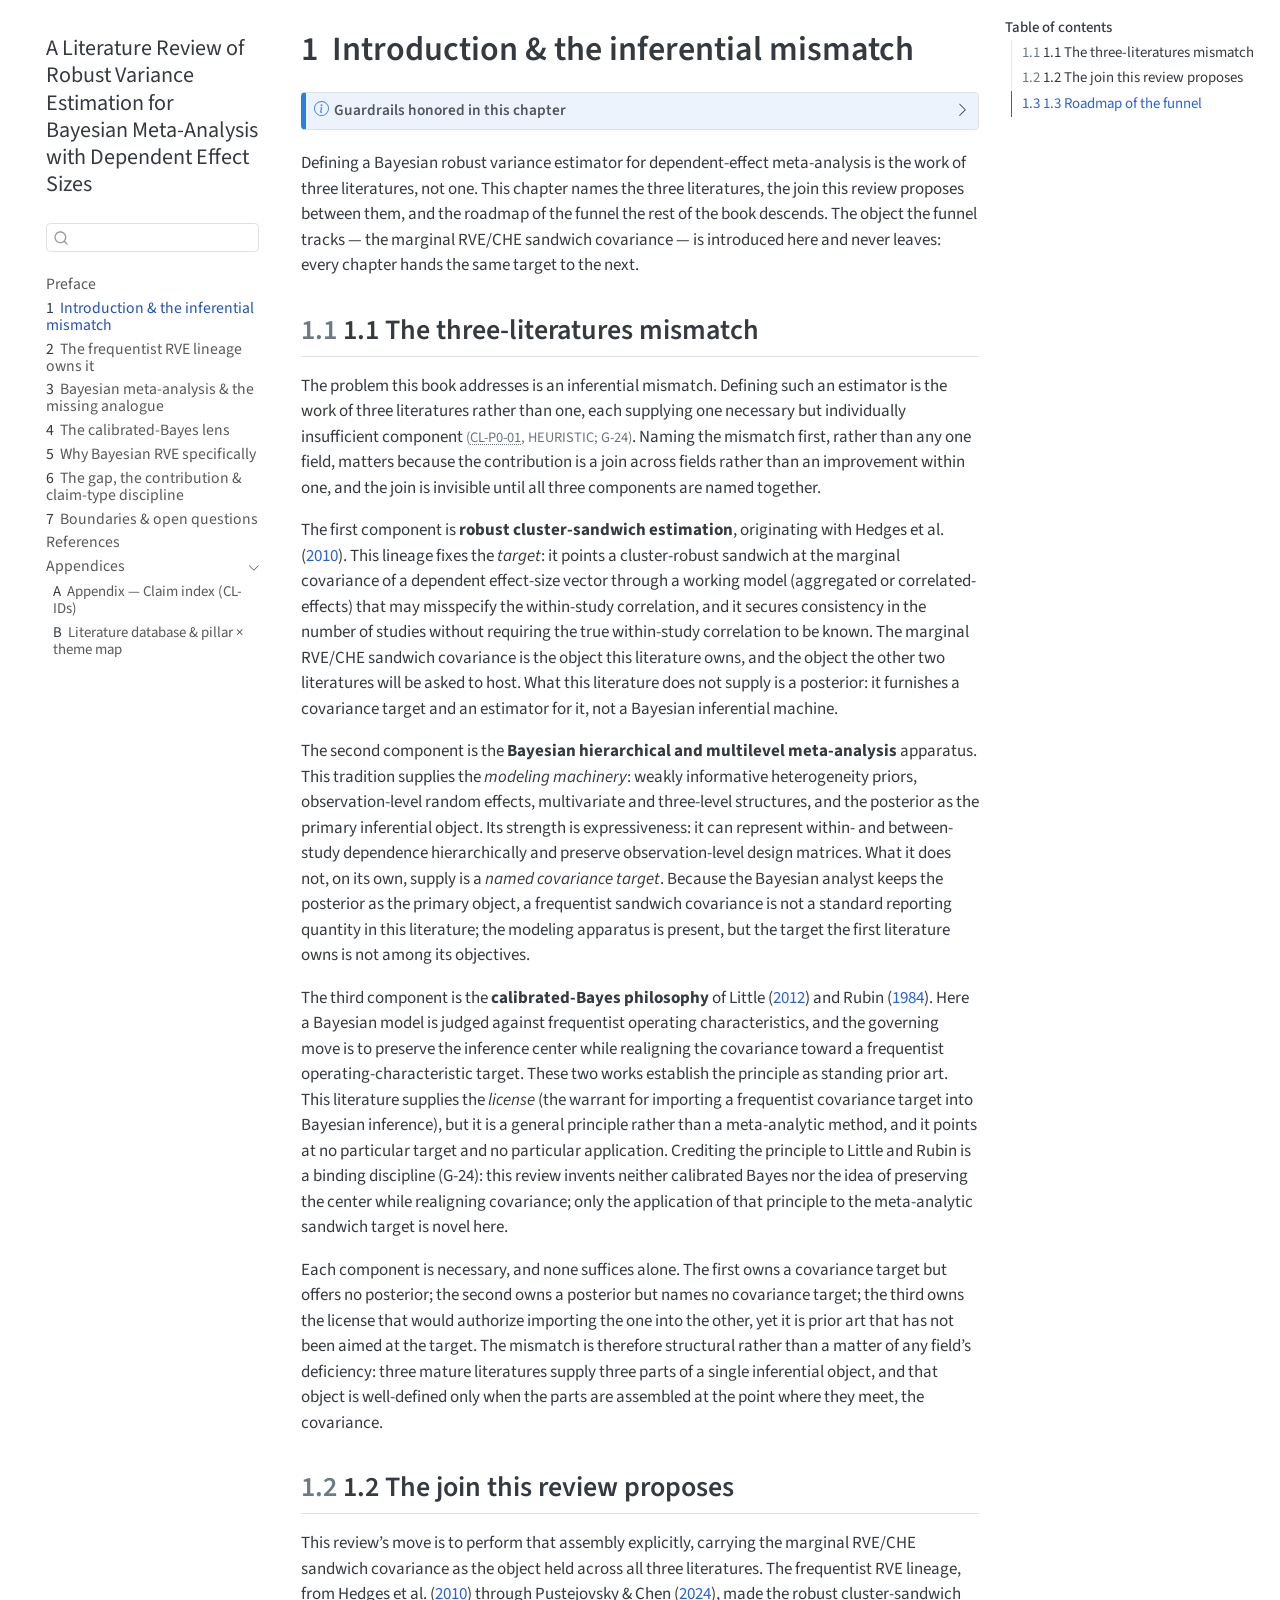
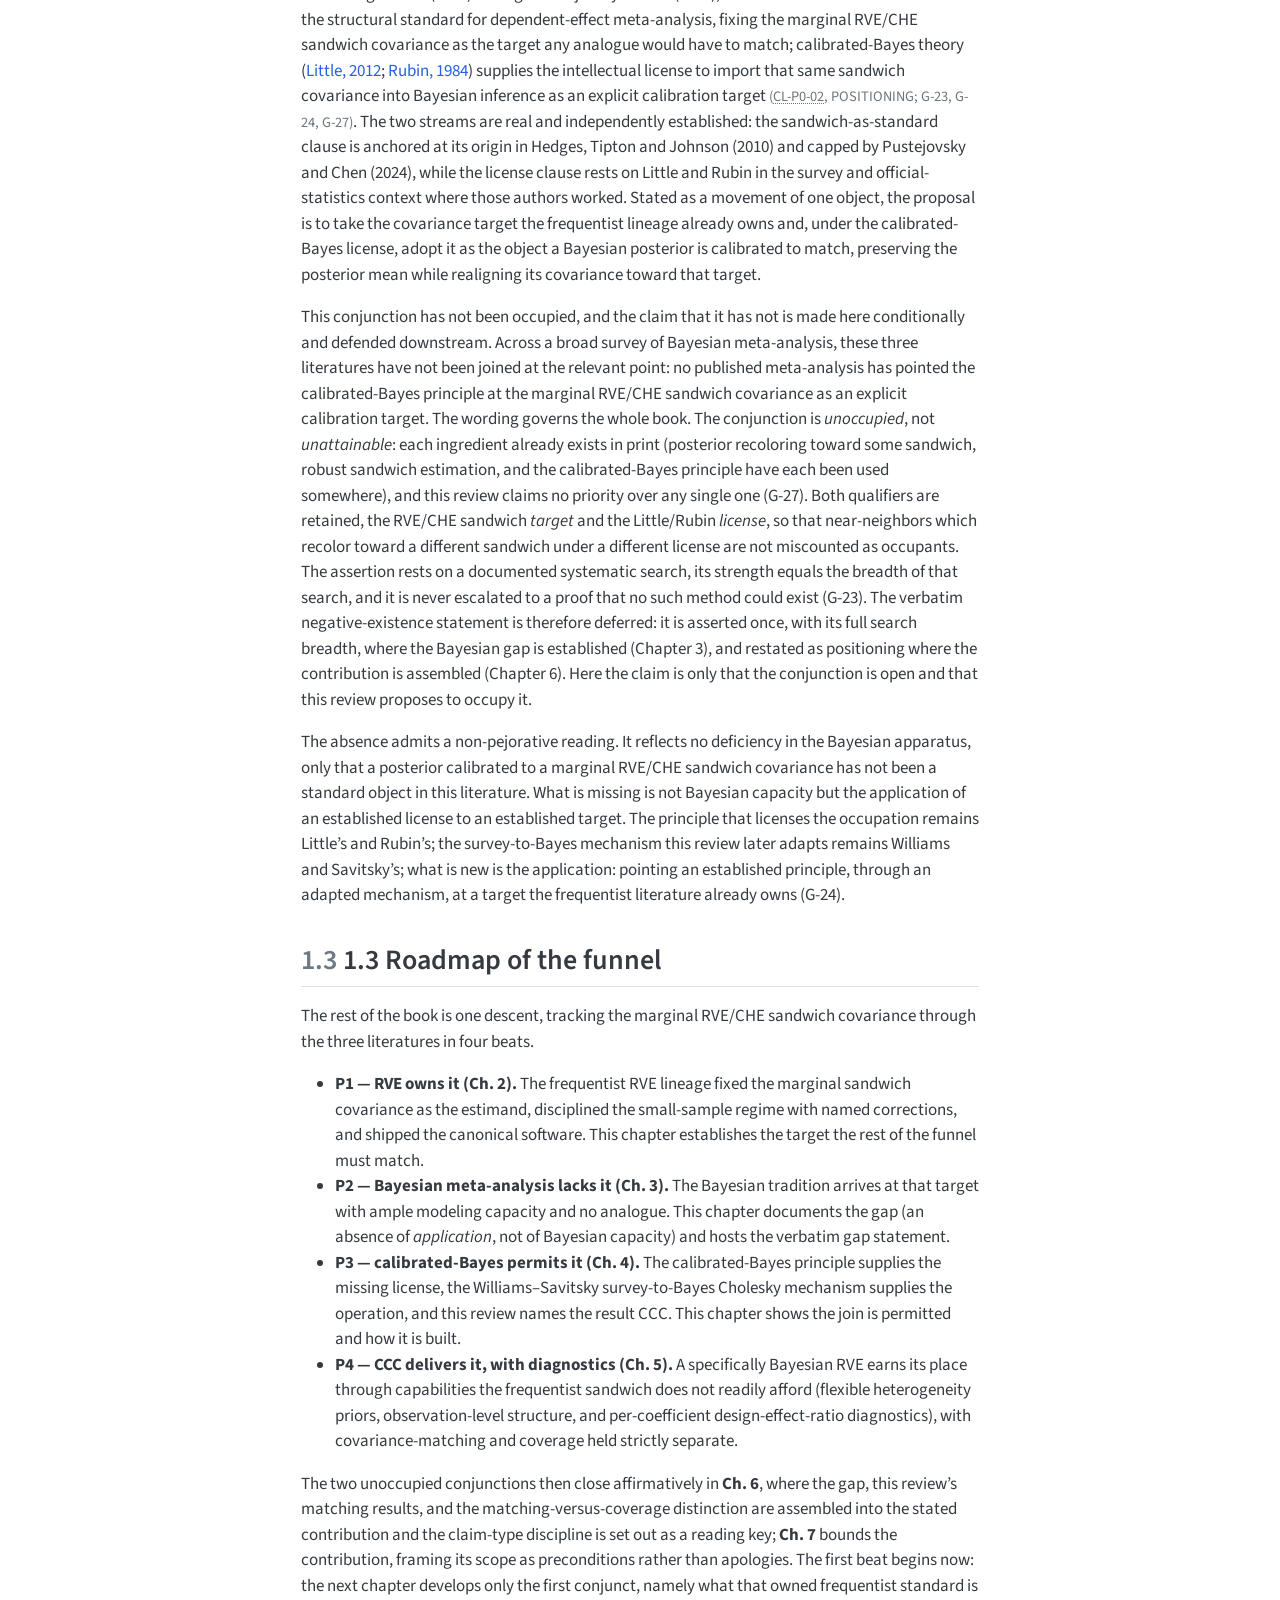
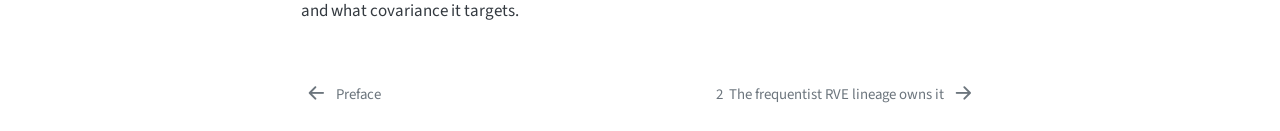
==== commit 7e387ffc: "Built site for gh-pages" ====
--- a/01-introduction.html
+++ b/01-introduction.html
@@ -277,7 +277,7 @@
 </section>
 <section id="sec-the-join" class="level2" data-number="1.2">
 <h2 data-number="1.2" class="anchored" data-anchor-id="sec-the-join"><span class="header-section-number">1.2</span> 1.2 The join this review proposes</h2>
-<p>The program’s move is to perform that assembly explicitly, carrying the marginal RVE/CHE sandwich covariance as the object held across all three literatures. The frequentist RVE lineage, from <span class="citation" data-cites="hedges2010">Hedges et al. (<a href="references.html#ref-hedges2010" role="doc-biblioref">2010</a>)</span> through <span class="citation" data-cites="pustejovsky2024">Pustejovsky &amp; Chen (<a href="references.html#ref-pustejovsky2024" role="doc-biblioref">2024</a>)</span>, made the robust cluster-sandwich the structural standard for dependent-effect meta-analysis, fixing the marginal RVE/CHE sandwich covariance as the target any analogue would have to match; calibrated-Bayes theory <span class="citation" data-cites="little2012 rubin1984">(<a href="references.html#ref-little2012" role="doc-biblioref">Little, 2012</a>; <a href="references.html#ref-rubin1984" role="doc-biblioref">Rubin, 1984</a>)</span> supplies the intellectual license to import that same sandwich covariance into Bayesian inference as an explicit calibration target <span class="claim-tag">(<a href="./98-appendix-claim-index.html#cl-p0-02">CL-P0-02</a>, POSITIONING; G-23, G-24, G-27)</span>. The two streams are real and independently established: the sandwich-as-standard clause is anchored at its origin in Hedges, Tipton and Johnson (2010) and capped by Pustejovsky and Chen (2024), while the license clause rests on Little and Rubin in the survey and official-statistics context where those authors worked. Stated as a movement of one object, the proposal is to take the covariance target the frequentist lineage already owns and, under the calibrated-Bayes license, adopt it as the object a Bayesian posterior is calibrated to match, preserving the posterior mean while realigning its covariance toward that target.</p>
+<p>This review’s move is to perform that assembly explicitly, carrying the marginal RVE/CHE sandwich covariance as the object held across all three literatures. The frequentist RVE lineage, from <span class="citation" data-cites="hedges2010">Hedges et al. (<a href="references.html#ref-hedges2010" role="doc-biblioref">2010</a>)</span> through <span class="citation" data-cites="pustejovsky2024">Pustejovsky &amp; Chen (<a href="references.html#ref-pustejovsky2024" role="doc-biblioref">2024</a>)</span>, made the robust cluster-sandwich the structural standard for dependent-effect meta-analysis, fixing the marginal RVE/CHE sandwich covariance as the target any analogue would have to match; calibrated-Bayes theory <span class="citation" data-cites="little2012 rubin1984">(<a href="references.html#ref-little2012" role="doc-biblioref">Little, 2012</a>; <a href="references.html#ref-rubin1984" role="doc-biblioref">Rubin, 1984</a>)</span> supplies the intellectual license to import that same sandwich covariance into Bayesian inference as an explicit calibration target <span class="claim-tag">(<a href="./98-appendix-claim-index.html#cl-p0-02">CL-P0-02</a>, POSITIONING; G-23, G-24, G-27)</span>. The two streams are real and independently established: the sandwich-as-standard clause is anchored at its origin in Hedges, Tipton and Johnson (2010) and capped by Pustejovsky and Chen (2024), while the license clause rests on Little and Rubin in the survey and official-statistics context where those authors worked. Stated as a movement of one object, the proposal is to take the covariance target the frequentist lineage already owns and, under the calibrated-Bayes license, adopt it as the object a Bayesian posterior is calibrated to match, preserving the posterior mean while realigning its covariance toward that target.</p>
 <p>This conjunction has not been occupied, and the claim that it has not is made here conditionally and defended downstream. Across a broad survey of Bayesian meta-analysis, these three literatures have not been joined at the relevant point: no published meta-analysis has pointed the calibrated-Bayes principle at the marginal RVE/CHE sandwich covariance as an explicit calibration target. The wording governs the whole book. The conjunction is <em>unoccupied</em>, not <em>unattainable</em>: each ingredient already exists in print (posterior recoloring toward some sandwich, robust sandwich estimation, and the calibrated-Bayes principle have each been used somewhere), and this review claims no priority over any single one (G-27). Both qualifiers are retained, the RVE/CHE sandwich <em>target</em> and the Little/Rubin <em>license</em>, so that near-neighbors which recolor toward a different sandwich under a different license are not miscounted as occupants. The assertion rests on a documented systematic search, its strength equals the breadth of that search, and it is never escalated to a proof that no such method could exist (G-23). The verbatim negative-existence statement is therefore deferred: it is asserted once, with its full search breadth, where the Bayesian gap is established (Chapter 3), and restated as positioning where the contribution is assembled (Chapter 6). Here the claim is only that the conjunction is open and that this review proposes to occupy it.</p>
 <p>The absence admits a non-pejorative reading. It reflects no deficiency in the Bayesian apparatus, only that a posterior calibrated to a marginal RVE/CHE sandwich covariance has not been a standard object in this literature. What is missing is not Bayesian capacity but the application of an established license to an established target. The principle that licenses the occupation remains Little’s and Rubin’s; the survey-to-Bayes mechanism this review later adapts remains Williams and Savitsky’s; what is new is the application: pointing an established principle, through an adapted mechanism, at a target the frequentist literature already owns (G-24).</p>
 </section>
